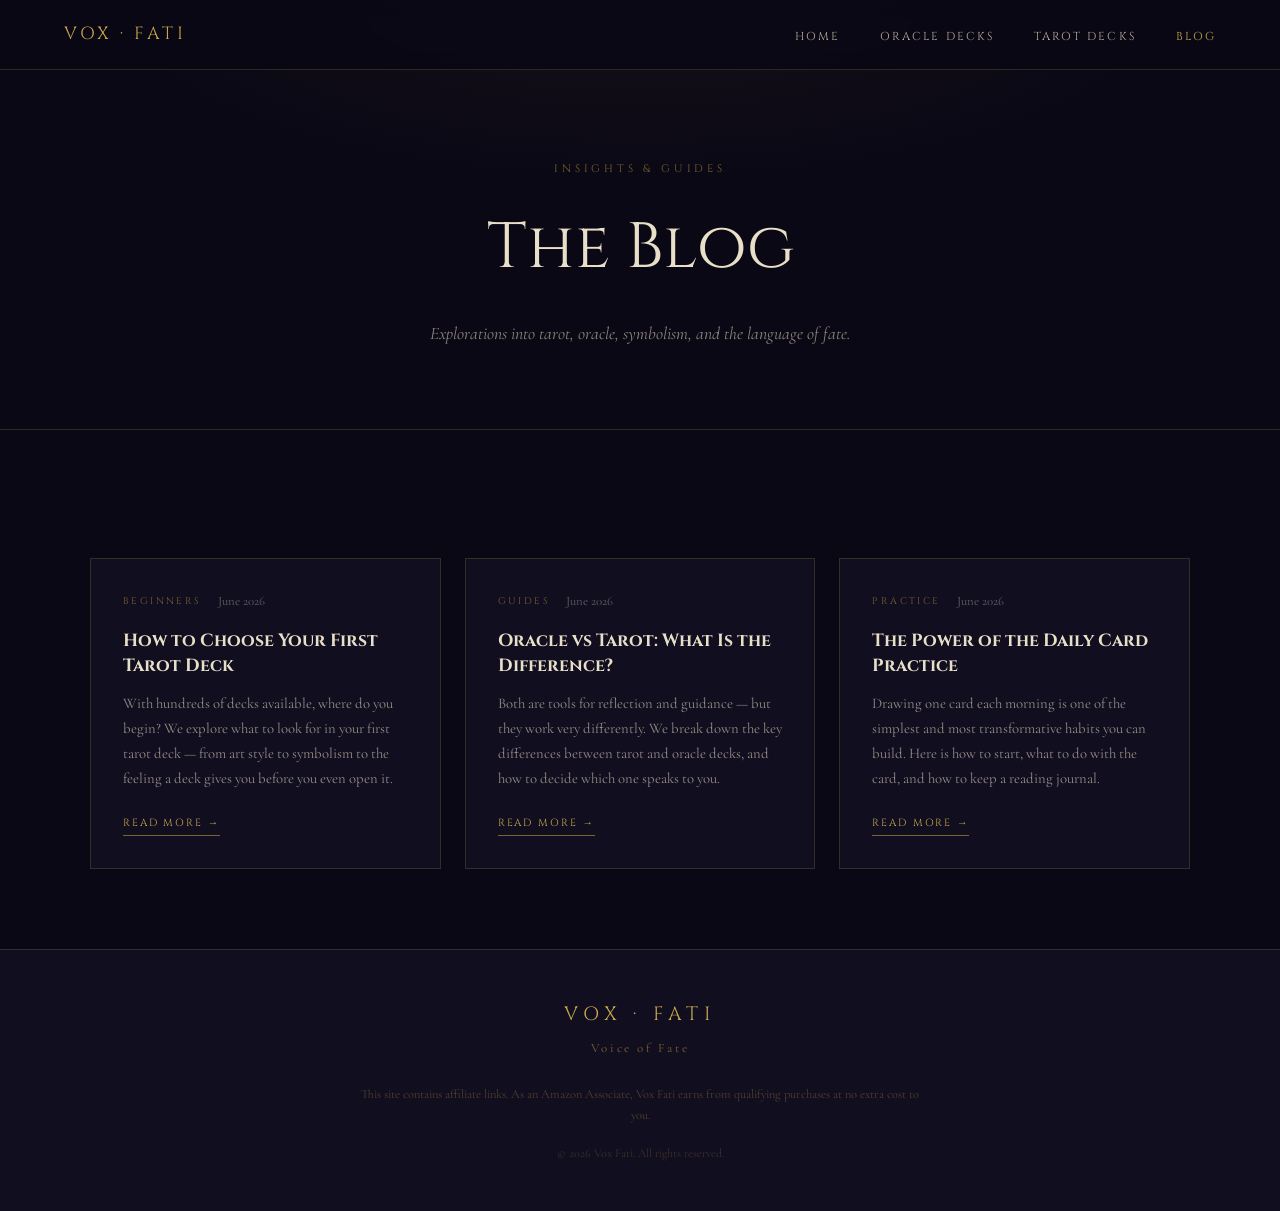
==== blog.html @ 7e133501 "Add files via upload" ====
<!DOCTYPE html>
<html lang="en">
<head>
  <meta charset="UTF-8"/>
  <meta name="viewport" content="width=device-width, initial-scale=1.0"/>
  <title>Blog — Vox Fati</title>
  <link href="https://fonts.googleapis.com/css2?family=Cormorant+Garamond:ital,wght@0,300;0,400;0,600;1,300;1,400&family=Cinzel:wght@400;600&display=swap" rel="stylesheet"/>
  <link rel="stylesheet" href="style.css"/>
  <style>
    .blog-grid {
      display: grid;
      grid-template-columns: repeat(auto-fill, minmax(320px, 1fr));
      gap: 1.5rem;
      margin-top: 3rem;
    }
    .blog-card {
      background: var(--bg2);
      border: 1px solid var(--border);
      padding: 2rem;
      text-decoration: none;
      display: flex; flex-direction: column;
      transition: border-color 0.3s, transform 0.3s;
    }
    .blog-card:hover { border-color: var(--gold-dim); transform: translateY(-4px); }
    .blog-card-meta {
      display: flex; gap: 1rem; align-items: center;
      margin-bottom: 1rem;
    }
    .blog-card-tag {
      font-family: 'Cinzel', serif;
      font-size: 0.6rem;
      letter-spacing: 0.25em;
      text-transform: uppercase;
      color: var(--gold-dim);
    }
    .blog-card-date {
      font-size: 0.8rem;
      color: var(--text);
      opacity: 0.5;
    }
    .blog-card-title {
      font-family: 'Cinzel', serif;
      font-size: 1.1rem;
      color: var(--cream);
      line-height: 1.4;
      margin-bottom: 0.8rem;
    }
    .blog-card-excerpt {
      font-size: 0.92rem;
      color: var(--text);
      opacity: 0.8;
      flex: 1;
      margin-bottom: 1.5rem;
    }
    .blog-card-link {
      font-family: 'Cinzel', serif;
      font-size: 0.65rem;
      letter-spacing: 0.18em;
      text-transform: uppercase;
      color: var(--gold);
      border-bottom: 1px solid var(--gold-dim);
      padding-bottom: 2px;
      width: fit-content;
    }
    .blog-section { padding: 5rem 2rem; }
  </style>
</head>
<body>
  <nav>
    <a href="index.html" class="nav-logo">VOX · FATI</a>
    <ul class="nav-links">
      <li><a href="index.html">Home</a></li>
      <li><a href="oracle.html">Oracle Decks</a></li>
      <li><a href="tarot.html">Tarot Decks</a></li>
      <li><a href="blog.html" class="active">Blog</a></li>
    </ul>
  </nav>

  <div class="page-hero">
    <span class="page-hero-label">Insights & Guides</span>
    <h1 class="page-hero-title">The Blog</h1>
    <p class="page-hero-sub">Explorations into tarot, oracle, symbolism, and the language of fate.</p>
  </div>

  <section class="blog-section">
    <div class="container">
      <div class="blog-grid">

        <a href="post-how-to-choose.html" class="blog-card">
          <div class="blog-card-meta">
            <span class="blog-card-tag">Beginners</span>
            <span class="blog-card-date">June 2026</span>
          </div>
          <h2 class="blog-card-title">How to Choose Your First Tarot Deck</h2>
          <p class="blog-card-excerpt">With hundreds of decks available, where do you begin? We explore what to look for in your first tarot deck — from art style to symbolism to the feeling a deck gives you before you even open it.</p>
          <span class="blog-card-link">Read More →</span>
        </a>

        <a href="post-oracle-vs-tarot.html" class="blog-card">
          <div class="blog-card-meta">
            <span class="blog-card-tag">Guides</span>
            <span class="blog-card-date">June 2026</span>
          </div>
          <h2 class="blog-card-title">Oracle vs Tarot: What Is the Difference?</h2>
          <p class="blog-card-excerpt">Both are tools for reflection and guidance — but they work very differently. We break down the key differences between tarot and oracle decks, and how to decide which one speaks to you.</p>
          <span class="blog-card-link">Read More →</span>
        </a>

        <a href="post-daily-card.html" class="blog-card">
          <div class="blog-card-meta">
            <span class="blog-card-tag">Practice</span>
            <span class="blog-card-date">June 2026</span>
          </div>
          <h2 class="blog-card-title">The Power of the Daily Card Practice</h2>
          <p class="blog-card-excerpt">Drawing one card each morning is one of the simplest and most transformative habits you can build. Here is how to start, what to do with the card, and how to keep a reading journal.</p>
          <span class="blog-card-link">Read More →</span>
        </a>

      </div>
    </div>
  </section>

  <footer>
    <p class="footer-logo">VOX · FATI</p>
    <p class="footer-sub">Voice of Fate</p>
    <p class="footer-disclaimer">This site contains affiliate links. As an Amazon Associate, Vox Fati earns from qualifying purchases at no extra cost to you.</p>
    <p class="footer-copy">&copy; 2026 Vox Fati. All rights reserved.</p>
  </footer>
</body>
</html>
---- style.css ----
/* ── SHARED STYLES ── */
*, *::before, *::after { box-sizing: border-box; margin: 0; padding: 0; }
:root {
  --bg:       #0a0815;
  --bg2:      #110e20;
  --gold:     #c9a84c;
  --gold-dim: #7a6330;
  --cream:    #e8dfc8;
  --text:     #b8ad9e;
  --border:   rgba(201,168,76,0.2);
}
html { scroll-behavior: smooth; }
body {
  background: var(--bg);
  color: var(--text);
  font-family: 'Cormorant Garamond', Georgia, serif;
  font-size: 18px;
  line-height: 1.7;
}
nav {
  position: fixed; top: 0; left: 0; right: 0; z-index: 100;
  display: flex; align-items: center; justify-content: space-between;
  padding: 1.2rem 4rem;
  background: rgba(10,8,21,0.92);
  backdrop-filter: blur(10px);
  border-bottom: 1px solid var(--border);
}
.nav-logo {
  font-family: 'Cinzel', serif;
  font-size: 1.1rem;
  letter-spacing: 0.2em;
  color: var(--gold);
  text-decoration: none;
}
.nav-links { display: flex; gap: 2.5rem; list-style: none; }
.nav-links a {
  font-family: 'Cinzel', serif;
  font-size: 0.72rem;
  letter-spacing: 0.18em;
  color: var(--text);
  text-decoration: none;
  text-transform: uppercase;
  transition: color 0.3s;
}
.nav-links a:hover, .nav-links a.active { color: var(--gold); }
.container { max-width: 1100px; margin: 0 auto; }
.section-label {
  font-family: 'Cinzel', serif;
  font-size: 0.68rem;
  letter-spacing: 0.3em;
  text-transform: uppercase;
  color: var(--gold-dim);
  display: block;
  margin-bottom: 0.8rem;
}
.section-title {
  font-family: 'Cinzel', serif;
  font-size: clamp(1.6rem, 4vw, 2.4rem);
  font-weight: 400;
  color: var(--cream);
  margin-bottom: 1rem;
}
.section-divider {
  width: 60px; height: 1px;
  background: var(--gold);
  margin-bottom: 2.5rem;
  opacity: 0.6;
}
.btn {
  display: inline-block;
  font-family: 'Cinzel', serif;
  font-size: 0.78rem;
  letter-spacing: 0.2em;
  text-transform: uppercase;
  color: var(--bg);
  background: var(--gold);
  padding: 0.85rem 2.4rem;
  text-decoration: none;
  border: 1px solid var(--gold);
  transition: background 0.3s, color 0.3s;
}
.btn:hover { background: transparent; color: var(--gold); }
.btn-outline { background: transparent; color: var(--gold); }
.btn-outline:hover { background: var(--gold); color: var(--bg); }
/* PAGE HERO */
.page-hero {
  padding: 10rem 2rem 5rem;
  text-align: center;
  border-bottom: 1px solid var(--border);
  position: relative;
}
.page-hero::before {
  content: '';
  position: absolute; inset: 0;
  background: radial-gradient(ellipse 60% 60% at 50% 0%, rgba(201,168,76,0.06) 0%, transparent 70%);
  pointer-events: none;
}
.page-hero-label {
  font-family: 'Cinzel', serif;
  font-size: 0.68rem;
  letter-spacing: 0.35em;
  text-transform: uppercase;
  color: var(--gold-dim);
  display: block;
  margin-bottom: 1rem;
}
.page-hero-title {
  font-family: 'Cinzel', serif;
  font-size: clamp(2rem, 6vw, 4rem);
  font-weight: 400;
  color: var(--cream);
  margin-bottom: 1rem;
}
.page-hero-sub {
  font-style: italic;
  color: var(--text);
  opacity: 0.75;
  max-width: 500px;
  margin: 0 auto;
  font-size: 1.1rem;
}
/* PRODUCTS */
.products-section { padding: 5rem 2rem; }
.products-grid {
  display: grid;
  grid-template-columns: repeat(auto-fill, minmax(300px, 1fr));
  gap: 1.5rem;
  margin-top: 3rem;
}
.product-card {
  background: var(--bg2);
  border: 1px solid var(--border);
  padding: 2rem;
  transition: border-color 0.3s, transform 0.3s;
  display: flex; flex-direction: column;
}
.product-card:hover { border-color: var(--gold-dim); transform: translateY(-4px); }
.product-tag {
  font-family: 'Cinzel', serif;
  font-size: 0.62rem;
  letter-spacing: 0.25em;
  text-transform: uppercase;
  color: var(--gold-dim);
  margin-bottom: 1rem;
}
.product-name {
  font-family: 'Cinzel', serif;
  font-size: 1.1rem;
  color: var(--cream);
  margin-bottom: 0.6rem;
  line-height: 1.3;
}
.product-desc { font-size: 0.95rem; color: var(--text); margin-bottom: 1.5rem; flex: 1; }
.product-price { font-family: 'Cinzel', serif; font-size: 1rem; color: var(--gold); margin-bottom: 1.2rem; }
.product-link {
  display: inline-block;
  font-family: 'Cinzel', serif;
  font-size: 0.68rem;
  letter-spacing: 0.18em;
  text-transform: uppercase;
  color: var(--gold);
  text-decoration: none;
  border-bottom: 1px solid var(--gold-dim);
  padding-bottom: 2px;
  transition: border-color 0.3s, color 0.3s;
}
.product-link:hover { color: var(--cream); border-color: var(--cream); }
/* FOOTER */
footer {
  background: var(--bg2);
  border-top: 1px solid var(--border);
  padding: 3rem 2rem;
  text-align: center;
}
.footer-logo { font-family: 'Cinzel', serif; font-size: 1.2rem; color: var(--gold); letter-spacing: 0.3em; margin-bottom: 0.5rem; }
.footer-sub { font-size: 0.8rem; color: var(--gold-dim); letter-spacing: 0.2em; margin-bottom: 1.5rem; }
.footer-disclaimer { font-size: 0.78rem; color: var(--gold-dim); opacity: 0.6; max-width: 560px; margin: 0 auto 1rem; }
.footer-copy { font-size: 0.75rem; color: var(--gold-dim); opacity: 0.4; }
/* RESPONSIVE */
@media (max-width: 768px) {
  nav { padding: 1rem 1.5rem; }
  .nav-links { gap: 1.5rem; }
}
@media (max-width: 580px) {
  .nav-links { display: none; }
}
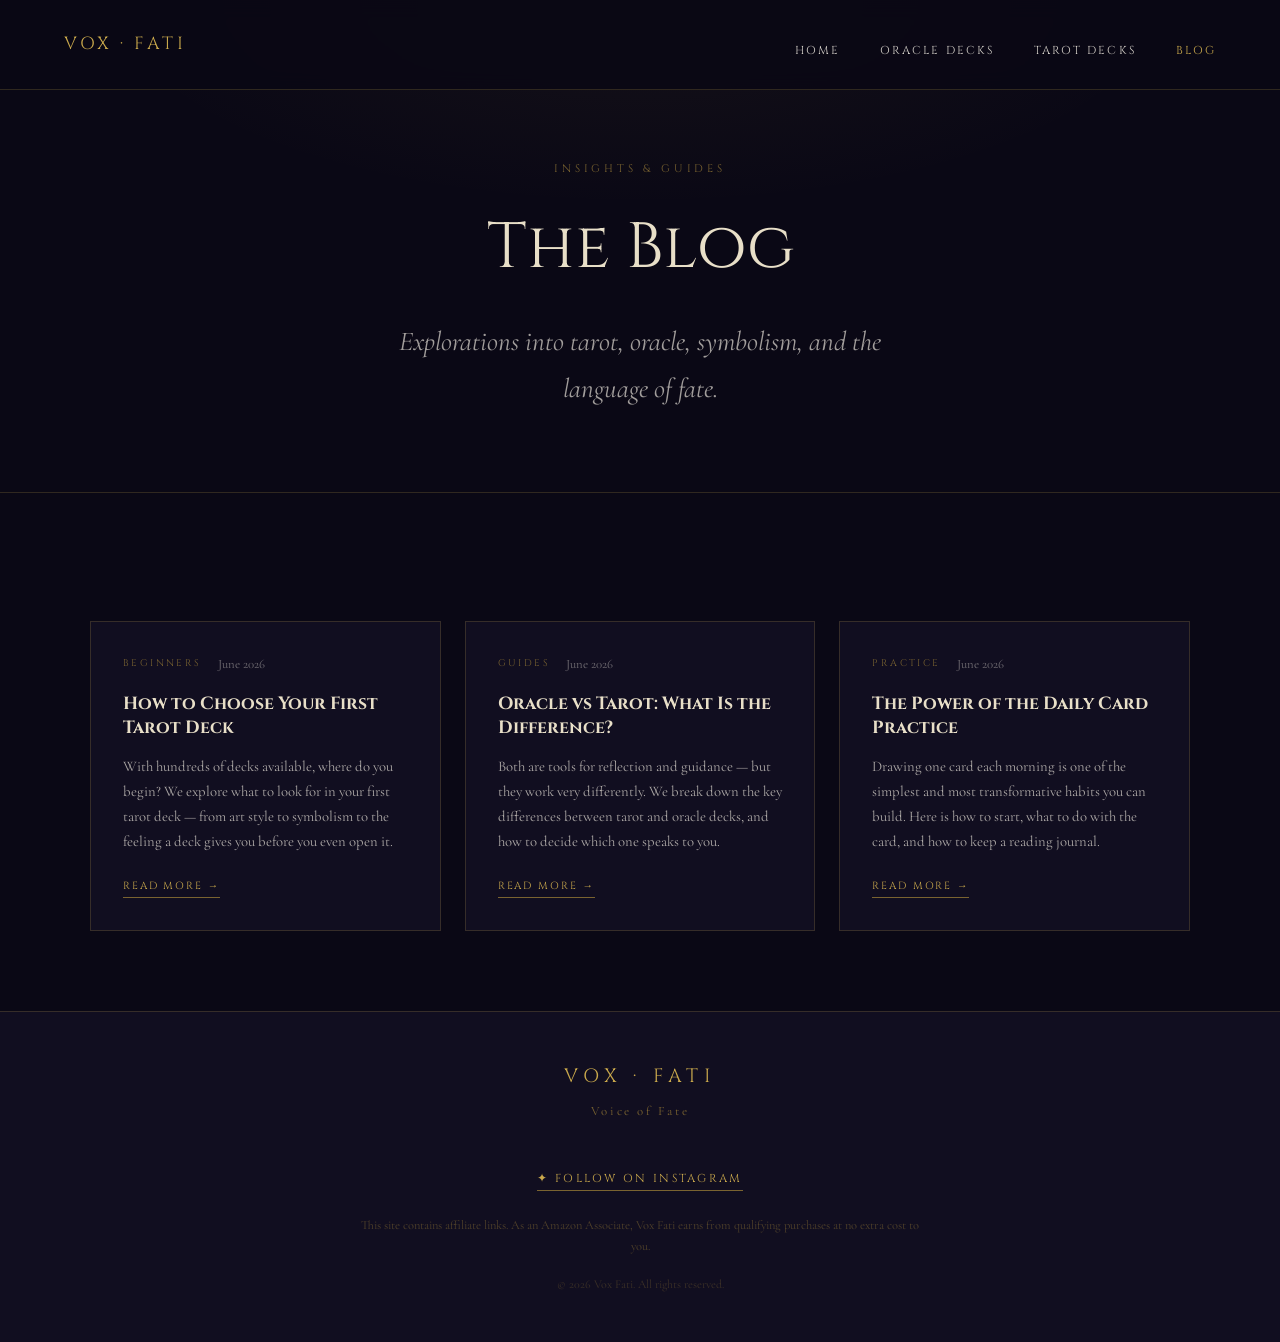
==== commit c1342096: "Add files via upload" ====
--- a/blog.html
+++ b/blog.html
@@ -123,6 +123,18 @@
   <footer>
     <p class="footer-logo">VOX · FATI</p>
     <p class="footer-sub">Voice of Fate</p>
+<a href="https://www.instagram.com/vox.fati" target="_blank" style="
+  display: inline-block;
+  font-family: 'Cinzel', serif;
+  font-size: 0.72rem;
+  letter-spacing: 0.2em;
+  text-transform: uppercase;
+  color: var(--gold);
+  text-decoration: none;
+  border-bottom: 1px solid var(--gold-dim);
+  padding-bottom: 2px;
+  margin-bottom: 1.5rem;
+">✦ Follow on Instagram</a>
     <p class="footer-disclaimer">This site contains affiliate links. As an Amazon Associate, Vox Fati earns from qualifying purchases at no extra cost to you.</p>
     <p class="footer-copy">&copy; 2026 Vox Fati. All rights reserved.</p>
   </footer>
--- a/style.css
+++ b/style.css
@@ -6,7 +6,7 @@
   --gold:     #c9a84c;
   --gold-dim: #7a6330;
   --cream:    #e8dfc8;
-  --text:     #b8ad9e;
+  --text:     #d4cfc8;
   --border:   rgba(201,168,76,0.2);
 }
 html { scroll-behavior: smooth; }
@@ -14,7 +14,7 @@
   background: var(--bg);
   color: var(--text);
   font-family: 'Cormorant Garamond', Georgia, serif;
-  font-size: 18px;
+  font-size: 30px;
   line-height: 1.7;
 }
 nav {
@@ -117,7 +117,7 @@
   opacity: 0.75;
   max-width: 500px;
   margin: 0 auto;
-  font-size: 1.1rem;
+  font-size: 1.7rem;
 }
 /* PRODUCTS */
 .products-section { padding: 5rem 2rem; }
@@ -133,6 +133,13 @@
   padding: 2rem;
   transition: border-color 0.3s, transform 0.3s;
   display: flex; flex-direction: column;
+}
+.product-img {
+  width: 100%;
+  height: 200px;
+  object-fit: cover;
+  margin-bottom: 1.2rem;
+  border: 1px solid var(--border);
 }
 .product-card:hover { border-color: var(--gold-dim); transform: translateY(-4px); }
 .product-tag {
@@ -150,7 +157,7 @@
   margin-bottom: 0.6rem;
   line-height: 1.3;
 }
-.product-desc { font-size: 0.95rem; color: var(--text); margin-bottom: 1.5rem; flex: 1; }
+.product-desc { font-size: 1.1rem; color: var(--text); margin-bottom: 1.5rem; flex: 1; line-height: 2; }
 .product-price { font-family: 'Cinzel', serif; font-size: 1rem; color: var(--gold); margin-bottom: 1.2rem; }
 .product-link {
   display: inline-block;
